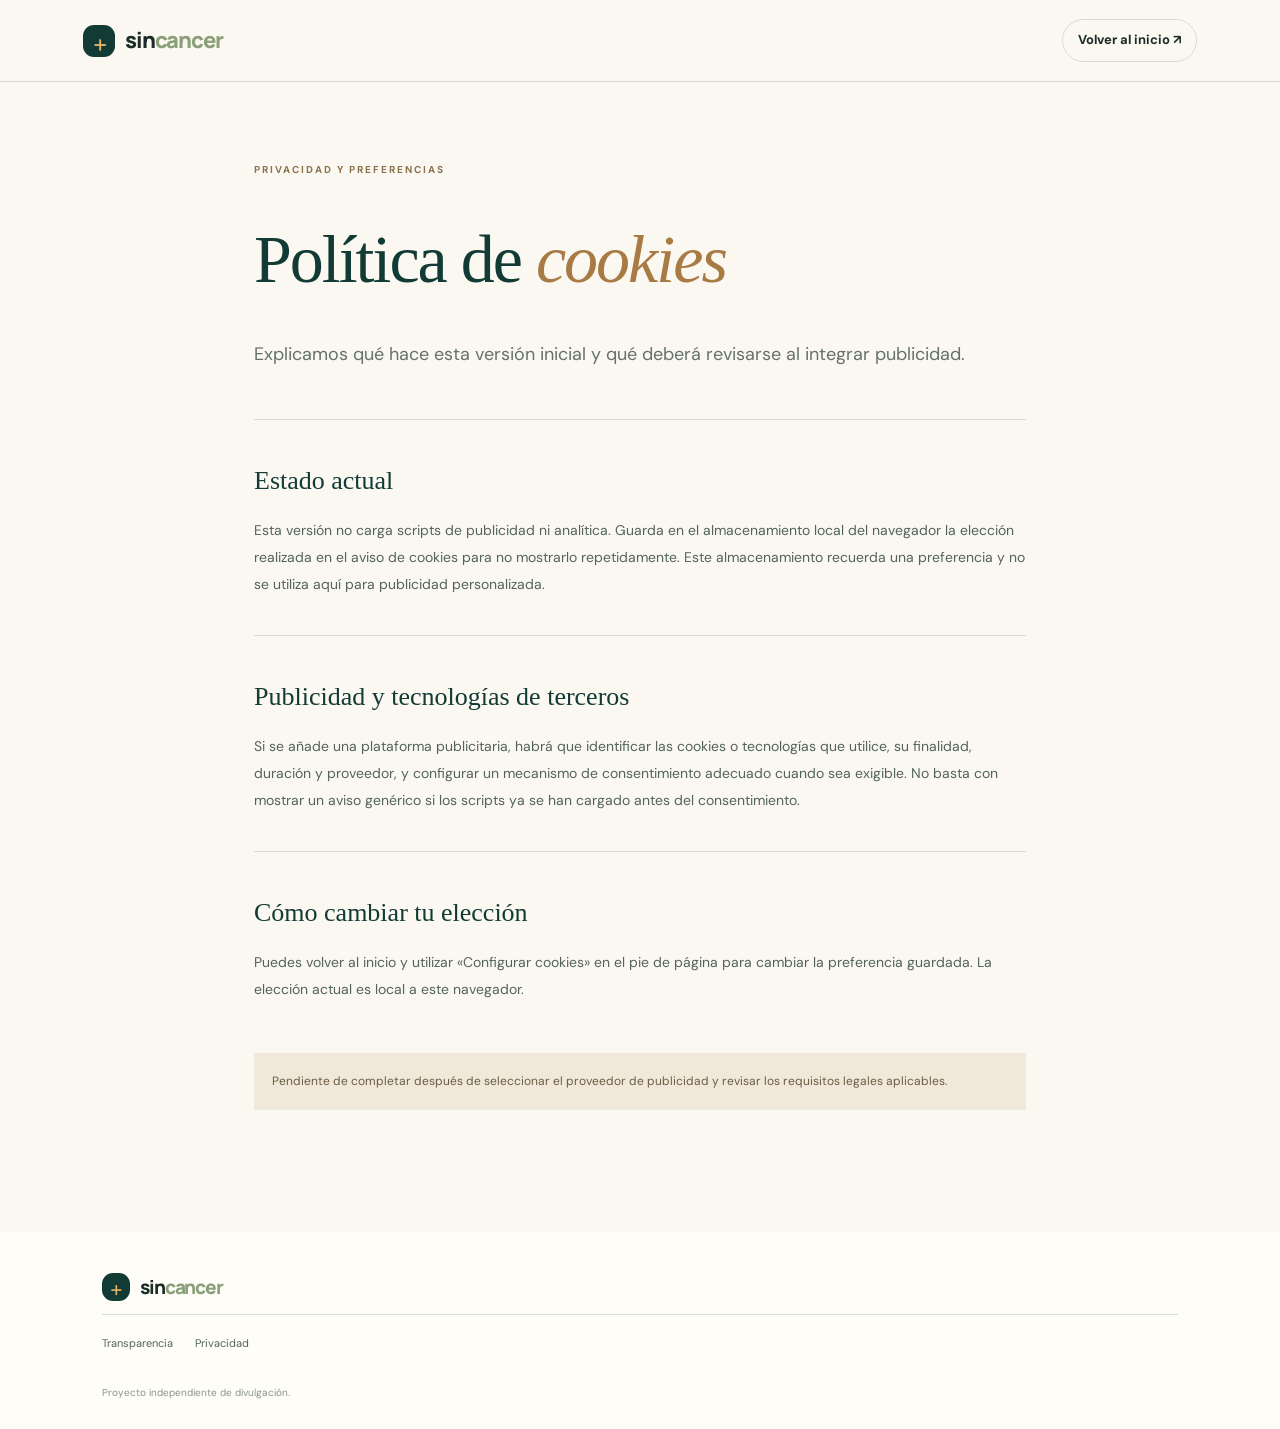
==== cookies.html @ c7ed9ede "Add cookie policy draft" ====
<!doctype html>
<html lang="es"><head><meta charset="utf-8"><meta name="viewport" content="width=device-width,initial-scale=1"><meta name="description" content="Información sobre cookies y preferencias en SinCancer."><meta name="theme-color" content="#123b35"><title>Cookies — SinCancer</title><link rel="stylesheet" href="styles.css"></head><body><header class="site-header"><a class="brand" href="index.html"><span class="brand-mark" aria-hidden="true">+</span><span>sin<span class="brand-accent">cancer</span></span></a><a class="header-cta" href="index.html">Volver al inicio ↗</a></header><main class="legal-main"><p class="eyebrow">PRIVACIDAD Y PREFERENCIAS</p><h1>Política de <em>cookies</em></h1><p class="legal-lead">Explicamos qué hace esta versión inicial y qué deberá revisarse al integrar publicidad.</p><section><h2>Estado actual</h2><p>Esta versión no carga scripts de publicidad ni analítica. Guarda en el almacenamiento local del navegador la elección realizada en el aviso de cookies para no mostrarlo repetidamente. Este almacenamiento recuerda una preferencia y no se utiliza aquí para publicidad personalizada.</p></section><section><h2>Publicidad y tecnologías de terceros</h2><p>Si se añade una plataforma publicitaria, habrá que identificar las cookies o tecnologías que utilice, su finalidad, duración y proveedor, y configurar un mecanismo de consentimiento adecuado cuando sea exigible. No basta con mostrar un aviso genérico si los scripts ya se han cargado antes del consentimiento.</p></section><section><h2>Cómo cambiar tu elección</h2><p>Puedes volver al inicio y utilizar «Configurar cookies» en el pie de página para cambiar la preferencia guardada. La elección actual es local a este navegador.</p></section><p class="legal-note">Pendiente de completar después de seleccionar el proveedor de publicidad y revisar los requisitos legales aplicables.</p></main><footer class="site-footer"><a class="brand footer-brand" href="index.html"><span class="brand-mark">+</span><span>sin<span class="brand-accent">cancer</span></span></a><div class="footer-links"><a href="transparencia.html">Transparencia</a><a href="privacidad.html">Privacidad</a></div><small>Proyecto independiente de divulgación.</small></footer><style>.legal-main{max-width:820px;margin:0 auto;padding:80px 24px 110px}.legal-main h1{font:500 clamp(42px,6vw,68px)/1.05 Georgia,serif;color:#123b35;letter-spacing:-2px}.legal-main h1 em{color:#a77b43}.legal-lead{font-size:18px;color:#65716b;margin:22px 0 50px}.legal-main section{padding:24px 0;border-top:1px solid rgba(18,59,53,.15)}.legal-main h2{font:500 26px Georgia,serif;color:#123b35}.legal-main section p{font-size:14px;line-height:1.9;color:#53645d}.legal-note{background:#f0e8d9;padding:18px;font-size:12px;color:#6d5c43;line-height:1.8}</style></body></html>
---- styles.css ----
@import url('https://fonts.googleapis.com/css2?family=DM+Sans:wght@400;500;600;700&family=Manrope:wght@400;500;600;700;800&display=swap');
:root{--green:#123b35;--green2:#1d5148;--cream:#fbf8f1;--paper:#f3efe5;--peach:#f3d4c2;--gold:#e8b66b;--ink:#1b2c28;--muted:#64716b;--line:rgba(18,59,53,.15);--serif:Georgia,'Times New Roman',serif}
*{box-sizing:border-box}html{scroll-behavior:smooth;scroll-padding-top:90px}body{margin:0;background:var(--cream);color:var(--ink);font-family:'DM Sans',Arial,sans-serif;line-height:1.6}a{color:inherit;text-decoration:none}button{font:inherit;cursor:pointer}.skip-link{position:absolute;left:-9999px;top:8px;background:#fff;padding:10px;z-index:20}.skip-link:focus{left:8px}.site-header{height:82px;padding:0 6.5%;display:flex;align-items:center;justify-content:space-between;border-bottom:1px solid var(--line);background:rgba(251,248,241,.94);position:sticky;top:0;z-index:10;backdrop-filter:blur(12px)}.brand{display:inline-flex;align-items:center;gap:10px;font-family:Manrope,sans-serif;font-size:22px;font-weight:800;letter-spacing:-1.2px}.brand-mark{display:grid;place-items:center;width:32px;height:32px;background:var(--green);color:var(--gold);border-radius:11px;font-size:25px;font-weight:500}.brand-accent{color:#8b9f79}.site-header nav{display:flex;gap:32px;font-size:13px;color:#43534d}.site-header nav a:hover,.footer-links a:hover{color:#b37c35}.header-cta{border:1px solid var(--line);padding:10px 15px;border-radius:30px;font-size:13px;font-weight:700}.header-cta span{margin-left:12px;color:#b37c35}.hero{min-height:590px;padding:82px 9% 76px;display:grid;grid-template-columns:1.05fr .95fr;align-items:center;gap:4%;overflow:hidden}.hero-copy{max-width:590px}.eyebrow{font-size:10px;letter-spacing:2px;font-weight:700;color:#8a714d;margin:0 0 20px}.eyebrow-dot,.caption-dot,.live-dot{display:inline-block;width:7px;height:7px;border-radius:50%;background:#c89047;margin-right:8px}.hero h1,.section h2,.impact-section h2,.share-section h2{font:500 clamp(48px,5.4vw,76px)/1.03 var(--serif);letter-spacing:-2.8px;margin:0;color:var(--green)}h1 em,h2 em{font-weight:400;color:#a77b43}.hero-intro{max-width:500px;color:#53645d;font-size:15px;line-height:1.85;margin:26px 0 28px}.hero-actions,.share-actions{display:flex;gap:12px;flex-wrap:wrap}.button{border:0;border-radius:5px;padding:14px 18px;display:inline-flex;align-items:center;justify-content:center;gap:18px;font-size:12px;font-weight:700;transition:transform .2s,background .2s}.button:hover{transform:translateY(-2px)}.button-primary{background:var(--green);color:#fffaf2}.button-primary:hover{background:var(--green2)}.button-secondary{background:transparent;border:1px solid var(--line);color:var(--green)}.button-secondary:hover{background:#f0eadf}.small-note{font-size:11px;color:#879189;margin-top:20px}.hero-art{height:390px;position:relative;display:grid;place-items:center}.art-orbit{position:absolute;border:1px solid rgba(18,59,53,.16);border-radius:50%;width:360px;height:360px}.orbit-two{width:280px;height:280px;border-style:dashed;opacity:.7}.art-sun{position:absolute;width:230px;height:230px;border-radius:50%;background:#f1d7a9;opacity:.65}.ribbon{position:relative;width:112px;height:240px;transform:rotate(37deg);z-index:2}.ribbon:before,.ribbon:after{content:"";position:absolute;left:22px;top:0;width:55px;height:145px;border:20px solid #c98483;border-radius:48% 48% 18% 18%;transform:rotate(14deg);background:transparent}.ribbon:after{left:22px;top:83px;height:135px;transform:rotate(194deg);border-color:#c98483}.ribbon span{position:absolute;left:35px;top:75px;width:42px;height:80px;background:var(--cream);z-index:2;transform:rotate(-2deg)}.art-caption{position:absolute;right:0;bottom:25px;background:#fffdf8;box-shadow:0 14px 40px #183b3012;border:1px solid #e8e1d4;padding:15px 20px;display:flex;align-items:center;font-size:12px;color:#66736c;gap:3px;z-index:3}.art-caption strong{color:var(--green);font-size:16px}.caption-dot{background:#d09a52}.art-star{position:absolute;color:#c18b4c;font-size:24px}.star-one{left:12%;top:22%}.star-two{right:13%;top:27%;font-size:17px}.trust-strip{background:var(--paper);padding:23px 9%;display:flex;justify-content:space-between;gap:20px}.trust-strip>div{display:flex;align-items:center;gap:12px;font-size:12px;font-weight:600;color:#40534a}.strip-icon{font:italic 17px var(--serif);color:#b2824a}.section{padding:105px 10%;display:grid;grid-template-columns:.9fr 1.1fr;gap:8%;align-items:start}.section h2{font-size:clamp(40px,4.3vw,58px)}.intro-text{padding-top:20px;max-width:590px;color:#65716b;font-size:14px;line-height:1.9}.intro-text p:first-child{color:#344940;font-size:16px}.text-link{display:inline-block;margin-top:12px;color:var(--green);font-size:12px;font-weight:700;border-bottom:1px solid #cba76d;padding-bottom:5px}.text-link span{margin-left:8px;color:#b37c35}.topics{padding:0 7% 100px;display:grid;grid-template-columns:repeat(3,1fr);gap:16px}.topic-card{padding:27px 27px 30px;min-height:320px;position:relative;display:flex;flex-direction:column;align-items:flex-start;border-radius:4px}.topic-dark{background:var(--green);color:#fffaf2}.topic-light{background:#eee9dd;color:var(--green)}.topic-peach{background:var(--peach);color:var(--green)}.topic-number{font-size:9px;letter-spacing:1.6px;font-weight:700;opacity:.8}.topic-symbol{position:absolute;right:24px;top:40px;font-size:32px;color:#caa16b}.topic-card h3{font:500 30px/1.1 var(--serif);letter-spacing:-.7px;margin:52px 0 13px}.topic-card p{font-size:12px;line-height:1.8;opacity:.8;max-width:260px;margin:0 0 24px}.topic-card a{font-size:10px;font-weight:700;margin-top:auto;border-bottom:1px solid #bba477;padding-bottom:5px}.topic-card a span{margin-left:8px}.impact-section{background:var(--green);color:#f9f4e9;padding:92px 10%;display:grid;grid-template-columns:1fr .82fr;gap:10%;align-items:center}.eyebrow-light{color:#dfb777}.impact-section h2{color:#fffaf2;font-size:clamp(42px,4.7vw,62px)}.impact-section h2 em{color:#e8b66b}.impact-copy>p:not(.eyebrow){font-size:13px;line-height:1.9;color:#d0ddd4;max-width:520px}.impact-caveat{font-size:11px!important;color:#b4c8bc!important;border-left:2px solid #e8b66b;padding-left:13px;margin:20px 0 25px}.button-cream{background:#f4dfbd;color:var(--green)}.impact-panel{background:#f9f6ee;color:var(--green);padding:24px;border-radius:5px;box-shadow:0 20px 60px #071f1b35}.panel-top{display:flex;justify-content:space-between;align-items:center;font-size:9px;letter-spacing:1.2px;font-weight:700;color:#69786e}.live-dot{margin:0;background:#b9a27b}.metric-block{padding:29px 0 23px}.metric-block p{font-size:12px;color:#6a786e;margin:0 0 6px}.metric-value{font:500 48px/1.1 var(--serif);letter-spacing:-1px}.metric-value small{font:500 18px 'DM Sans',sans-serif}.metric-status{display:inline-block;margin-top:10px;padding:5px 8px;background:#e8e9dc;border-radius:3px;font-size:10px;color:#526a54}.metric-divider{height:1px;background:#e4dfd3}.metric-row{display:flex;justify-content:space-between;gap:15px;padding:13px 0;border-bottom:1px solid #e9e4d9;font-size:11px}.metric-row span{color:#69766f}.metric-row strong{font-weight:700}.panel-foot{font-size:10px;color:#7a867d;line-height:1.6;margin-top:17px}.transparency-section{padding-top:110px;padding-bottom:110px}.transparency-content{max-width:590px;color:#65716b;font-size:14px;line-height:1.85}.transparency-list{margin:25px 0 20px;border-top:1px solid var(--line)}.transparency-list>div{display:flex;gap:14px;padding:17px 0;border-bottom:1px solid var(--line)}.check-mark{width:29px;height:29px;flex:0 0 29px;border:1px solid #d8c5a7;border-radius:50%;display:grid;place-items:center;color:#ad8047}.transparency-list strong,.transparency-list small{display:block}.transparency-list strong{color:var(--green);font-size:13px}.transparency-list small{font-size:11px;line-height:1.6;margin-top:4px}.share-section{text-align:center;background:#f0e8d9;padding:85px 20px 90px;position:relative;overflow:hidden}.share-decoration{position:absolute;right:12%;top:15px;font-size:150px;color:#dfd3bd;font-family:var(--serif);opacity:.5}.share-section .eyebrow{position:relative}.share-section h2{position:relative;font-size:clamp(43px,5vw,62px)}.share-section>p:not(.eyebrow):not(.share-feedback){max-width:500px;margin:20px auto 25px;font-size:13px;line-height:1.8;color:#68746d}.share-actions{justify-content:center}.share-feedback{min-height:20px;font-size:12px;color:var(--green)}.site-footer{padding:40px 8% 28px;display:grid;grid-template-columns:auto 1fr;gap:12px 45px;align-items:center;background:#fffdf8}.footer-brand{font-size:19px}.footer-brand .brand-mark{width:28px;height:28px;font-size:22px}.site-footer>p{max-width:430px;font-size:11px;line-height:1.7;color:#748078}.footer-links{grid-column:1/-1;display:flex;gap:22px;flex-wrap:wrap;padding:20px 0;border-top:1px solid var(--line);font-size:11px;color:#52645a}.footer-links button{background:none;border:0;padding:0;color:inherit;font-size:11px}.site-footer>small{grid-column:1/-1;color:#8a938b;font-size:10px}.cookie-banner{position:fixed;z-index:30;bottom:16px;left:16px;right:16px;max-width:960px;margin:auto;background:#fffdf8;box-shadow:0 8px 50px #0b241f2b;border:1px solid #e3ded3;border-radius:8px;padding:20px 22px;display:flex;align-items:center;justify-content:space-between;gap:20px}.cookie-banner[hidden]{display:none}.cookie-banner strong{font-size:13px;color:var(--green)}.cookie-banner p{margin:4px 0 0;font-size:11px;color:#66736b;max-width:500px}.cookie-banner p a{text-decoration:underline}.cookie-actions{display:flex;gap:8px;flex-wrap:wrap}.button-small{padding:10px 12px;font-size:10px}
@media(max-width:800px){.site-header{height:70px;padding:0 5%}.site-header nav{display:none}.hero{padding:58px 7% 55px;grid-template-columns:1fr;gap:15px}.hero h1{font-size:58px}.hero-art{height:300px;max-width:500px;width:100%;margin:auto}.art-orbit{width:280px;height:280px}.orbit-two{width:220px;height:220px}.art-sun{width:180px;height:180px}.ribbon{transform:scale(.8) rotate(37deg)}.trust-strip{padding:20px 7%;flex-wrap:wrap;justify-content:flex-start;gap:15px 25px}.section{padding:75px 7%;grid-template-columns:1fr;gap:25px}.intro-text{padding-top:0}.topics{padding:0 5% 70px;grid-template-columns:1fr;gap:12px}.topic-card{min-height:260px}.topic-card h3{margin-top:35px}.impact-section{padding:70px 7%;grid-template-columns:1fr;gap:35px}.transparency-section{padding-top:75px;padding-bottom:75px}.site-footer{padding:32px 6%;grid-template-columns:1fr;gap:10px}.site-footer>p{margin:0}.footer-links{grid-column:auto;gap:15px}.site-footer>small{grid-column:auto}.cookie-banner{align-items:flex-start;flex-direction:column}.cookie-actions{width:100%}.cookie-actions .button{flex:1}}@media(max-width:420px){.brand{font-size:19px}.header-cta{font-size:11px;padding:8px 10px}.hero h1{font-size:48px}.hero-intro{font-size:14px}.hero-actions .button{width:100%}.trust-strip>div{font-size:11px}.cookie-actions{flex-direction:column}.cookie-actions .button{width:100%}}@media(prefers-reduced-motion:reduce){html{scroll-behavior:auto}*,*:before,*:after{transition:none!important;animation:none!important}}
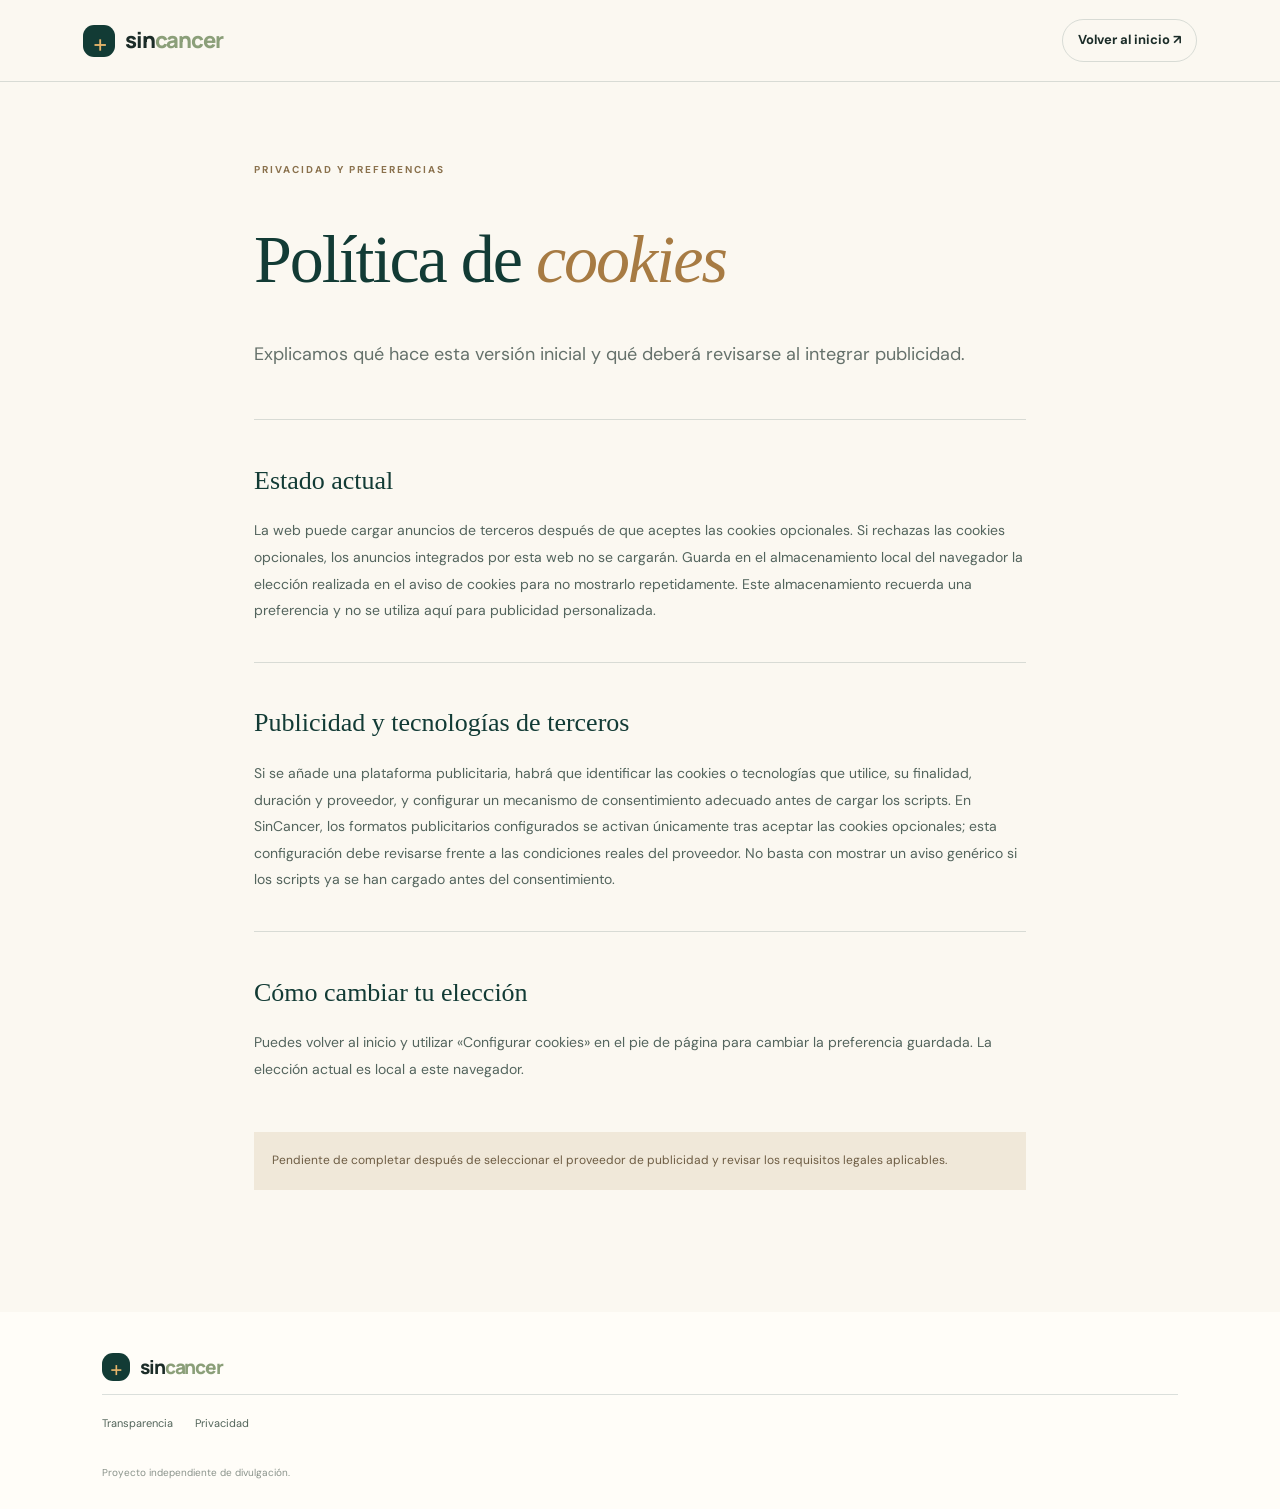
==== commit 6935c594: "Update cookie policy for advertising" ====
--- a/cookies.html
+++ b/cookies.html
@@ -1,2 +1,2 @@
 <!doctype html>
-<html lang="es"><head><meta charset="utf-8"><meta name="viewport" content="width=device-width,initial-scale=1"><meta name="description" content="Información sobre cookies y preferencias en SinCancer."><meta name="theme-color" content="#123b35"><title>Cookies — SinCancer</title><link rel="stylesheet" href="styles.css"></head><body><header class="site-header"><a class="brand" href="index.html"><span class="brand-mark" aria-hidden="true">+</span><span>sin<span class="brand-accent">cancer</span></span></a><a class="header-cta" href="index.html">Volver al inicio ↗</a></header><main class="legal-main"><p class="eyebrow">PRIVACIDAD Y PREFERENCIAS</p><h1>Política de <em>cookies</em></h1><p class="legal-lead">Explicamos qué hace esta versión inicial y qué deberá revisarse al integrar publicidad.</p><section><h2>Estado actual</h2><p>Esta versión no carga scripts de publicidad ni analítica. Guarda en el almacenamiento local del navegador la elección realizada en el aviso de cookies para no mostrarlo repetidamente. Este almacenamiento recuerda una preferencia y no se utiliza aquí para publicidad personalizada.</p></section><section><h2>Publicidad y tecnologías de terceros</h2><p>Si se añade una plataforma publicitaria, habrá que identificar las cookies o tecnologías que utilice, su finalidad, duración y proveedor, y configurar un mecanismo de consentimiento adecuado cuando sea exigible. No basta con mostrar un aviso genérico si los scripts ya se han cargado antes del consentimiento.</p></section><section><h2>Cómo cambiar tu elección</h2><p>Puedes volver al inicio y utilizar «Configurar cookies» en el pie de página para cambiar la preferencia guardada. La elección actual es local a este navegador.</p></section><p class="legal-note">Pendiente de completar después de seleccionar el proveedor de publicidad y revisar los requisitos legales aplicables.</p></main><footer class="site-footer"><a class="brand footer-brand" href="index.html"><span class="brand-mark">+</span><span>sin<span class="brand-accent">cancer</span></span></a><div class="footer-links"><a href="transparencia.html">Transparencia</a><a href="privacidad.html">Privacidad</a></div><small>Proyecto independiente de divulgación.</small></footer><style>.legal-main{max-width:820px;margin:0 auto;padding:80px 24px 110px}.legal-main h1{font:500 clamp(42px,6vw,68px)/1.05 Georgia,serif;color:#123b35;letter-spacing:-2px}.legal-main h1 em{color:#a77b43}.legal-lead{font-size:18px;color:#65716b;margin:22px 0 50px}.legal-main section{padding:24px 0;border-top:1px solid rgba(18,59,53,.15)}.legal-main h2{font:500 26px Georgia,serif;color:#123b35}.legal-main section p{font-size:14px;line-height:1.9;color:#53645d}.legal-note{background:#f0e8d9;padding:18px;font-size:12px;color:#6d5c43;line-height:1.8}</style></body></html>+<html lang="es"><head><meta charset="utf-8"><meta name="viewport" content="width=device-width,initial-scale=1"><meta name="description" content="Información sobre cookies y preferencias en SinCancer."><meta name="theme-color" content="#123b35"><title>Cookies — SinCancer</title><link rel="stylesheet" href="styles.css"></head><body><header class="site-header"><a class="brand" href="index.html"><span class="brand-mark" aria-hidden="true">+</span><span>sin<span class="brand-accent">cancer</span></span></a><a class="header-cta" href="index.html">Volver al inicio ↗</a></header><main class="legal-main"><p class="eyebrow">PRIVACIDAD Y PREFERENCIAS</p><h1>Política de <em>cookies</em></h1><p class="legal-lead">Explicamos qué hace esta versión inicial y qué deberá revisarse al integrar publicidad.</p><section><h2>Estado actual</h2><p>La web puede cargar anuncios de terceros después de que aceptes las cookies opcionales. Si rechazas las cookies opcionales, los anuncios integrados por esta web no se cargarán. Guarda en el almacenamiento local del navegador la elección realizada en el aviso de cookies para no mostrarlo repetidamente. Este almacenamiento recuerda una preferencia y no se utiliza aquí para publicidad personalizada.</p></section><section><h2>Publicidad y tecnologías de terceros</h2><p>Si se añade una plataforma publicitaria, habrá que identificar las cookies o tecnologías que utilice, su finalidad, duración y proveedor, y configurar un mecanismo de consentimiento adecuado antes de cargar los scripts. En SinCancer, los formatos publicitarios configurados se activan únicamente tras aceptar las cookies opcionales; esta configuración debe revisarse frente a las condiciones reales del proveedor. No basta con mostrar un aviso genérico si los scripts ya se han cargado antes del consentimiento.</p></section><section><h2>Cómo cambiar tu elección</h2><p>Puedes volver al inicio y utilizar «Configurar cookies» en el pie de página para cambiar la preferencia guardada. La elección actual es local a este navegador.</p></section><p class="legal-note">Pendiente de completar después de seleccionar el proveedor de publicidad y revisar los requisitos legales aplicables.</p></main><footer class="site-footer"><a class="brand footer-brand" href="index.html"><span class="brand-mark">+</span><span>sin<span class="brand-accent">cancer</span></span></a><div class="footer-links"><a href="transparencia.html">Transparencia</a><a href="privacidad.html">Privacidad</a></div><small>Proyecto independiente de divulgación.</small></footer><style>.legal-main{max-width:820px;margin:0 auto;padding:80px 24px 110px}.legal-main h1{font:500 clamp(42px,6vw,68px)/1.05 Georgia,serif;color:#123b35;letter-spacing:-2px}.legal-main h1 em{color:#a77b43}.legal-lead{font-size:18px;color:#65716b;margin:22px 0 50px}.legal-main section{padding:24px 0;border-top:1px solid rgba(18,59,53,.15)}.legal-main h2{font:500 26px Georgia,serif;color:#123b35}.legal-main section p{font-size:14px;line-height:1.9;color:#53645d}.legal-note{background:#f0e8d9;padding:18px;font-size:12px;color:#6d5c43;line-height:1.8}</style></body></html>
--- a/styles.css
+++ b/styles.css
@@ -2,3 +2,13 @@
 :root{--green:#123b35;--green2:#1d5148;--cream:#fbf8f1;--paper:#f3efe5;--peach:#f3d4c2;--gold:#e8b66b;--ink:#1b2c28;--muted:#64716b;--line:rgba(18,59,53,.15);--serif:Georgia,'Times New Roman',serif}
 *{box-sizing:border-box}html{scroll-behavior:smooth;scroll-padding-top:90px}body{margin:0;background:var(--cream);color:var(--ink);font-family:'DM Sans',Arial,sans-serif;line-height:1.6}a{color:inherit;text-decoration:none}button{font:inherit;cursor:pointer}.skip-link{position:absolute;left:-9999px;top:8px;background:#fff;padding:10px;z-index:20}.skip-link:focus{left:8px}.site-header{height:82px;padding:0 6.5%;display:flex;align-items:center;justify-content:space-between;border-bottom:1px solid var(--line);background:rgba(251,248,241,.94);position:sticky;top:0;z-index:10;backdrop-filter:blur(12px)}.brand{display:inline-flex;align-items:center;gap:10px;font-family:Manrope,sans-serif;font-size:22px;font-weight:800;letter-spacing:-1.2px}.brand-mark{display:grid;place-items:center;width:32px;height:32px;background:var(--green);color:var(--gold);border-radius:11px;font-size:25px;font-weight:500}.brand-accent{color:#8b9f79}.site-header nav{display:flex;gap:32px;font-size:13px;color:#43534d}.site-header nav a:hover,.footer-links a:hover{color:#b37c35}.header-cta{border:1px solid var(--line);padding:10px 15px;border-radius:30px;font-size:13px;font-weight:700}.header-cta span{margin-left:12px;color:#b37c35}.hero{min-height:590px;padding:82px 9% 76px;display:grid;grid-template-columns:1.05fr .95fr;align-items:center;gap:4%;overflow:hidden}.hero-copy{max-width:590px}.eyebrow{font-size:10px;letter-spacing:2px;font-weight:700;color:#8a714d;margin:0 0 20px}.eyebrow-dot,.caption-dot,.live-dot{display:inline-block;width:7px;height:7px;border-radius:50%;background:#c89047;margin-right:8px}.hero h1,.section h2,.impact-section h2,.share-section h2{font:500 clamp(48px,5.4vw,76px)/1.03 var(--serif);letter-spacing:-2.8px;margin:0;color:var(--green)}h1 em,h2 em{font-weight:400;color:#a77b43}.hero-intro{max-width:500px;color:#53645d;font-size:15px;line-height:1.85;margin:26px 0 28px}.hero-actions,.share-actions{display:flex;gap:12px;flex-wrap:wrap}.button{border:0;border-radius:5px;padding:14px 18px;display:inline-flex;align-items:center;justify-content:center;gap:18px;font-size:12px;font-weight:700;transition:transform .2s,background .2s}.button:hover{transform:translateY(-2px)}.button-primary{background:var(--green);color:#fffaf2}.button-primary:hover{background:var(--green2)}.button-secondary{background:transparent;border:1px solid var(--line);color:var(--green)}.button-secondary:hover{background:#f0eadf}.small-note{font-size:11px;color:#879189;margin-top:20px}.hero-art{height:390px;position:relative;display:grid;place-items:center}.art-orbit{position:absolute;border:1px solid rgba(18,59,53,.16);border-radius:50%;width:360px;height:360px}.orbit-two{width:280px;height:280px;border-style:dashed;opacity:.7}.art-sun{position:absolute;width:230px;height:230px;border-radius:50%;background:#f1d7a9;opacity:.65}.ribbon{position:relative;width:112px;height:240px;transform:rotate(37deg);z-index:2}.ribbon:before,.ribbon:after{content:"";position:absolute;left:22px;top:0;width:55px;height:145px;border:20px solid #c98483;border-radius:48% 48% 18% 18%;transform:rotate(14deg);background:transparent}.ribbon:after{left:22px;top:83px;height:135px;transform:rotate(194deg);border-color:#c98483}.ribbon span{position:absolute;left:35px;top:75px;width:42px;height:80px;background:var(--cream);z-index:2;transform:rotate(-2deg)}.art-caption{position:absolute;right:0;bottom:25px;background:#fffdf8;box-shadow:0 14px 40px #183b3012;border:1px solid #e8e1d4;padding:15px 20px;display:flex;align-items:center;font-size:12px;color:#66736c;gap:3px;z-index:3}.art-caption strong{color:var(--green);font-size:16px}.caption-dot{background:#d09a52}.art-star{position:absolute;color:#c18b4c;font-size:24px}.star-one{left:12%;top:22%}.star-two{right:13%;top:27%;font-size:17px}.trust-strip{background:var(--paper);padding:23px 9%;display:flex;justify-content:space-between;gap:20px}.trust-strip>div{display:flex;align-items:center;gap:12px;font-size:12px;font-weight:600;color:#40534a}.strip-icon{font:italic 17px var(--serif);color:#b2824a}.section{padding:105px 10%;display:grid;grid-template-columns:.9fr 1.1fr;gap:8%;align-items:start}.section h2{font-size:clamp(40px,4.3vw,58px)}.intro-text{padding-top:20px;max-width:590px;color:#65716b;font-size:14px;line-height:1.9}.intro-text p:first-child{color:#344940;font-size:16px}.text-link{display:inline-block;margin-top:12px;color:var(--green);font-size:12px;font-weight:700;border-bottom:1px solid #cba76d;padding-bottom:5px}.text-link span{margin-left:8px;color:#b37c35}.topics{padding:0 7% 100px;display:grid;grid-template-columns:repeat(3,1fr);gap:16px}.topic-card{padding:27px 27px 30px;min-height:320px;position:relative;display:flex;flex-direction:column;align-items:flex-start;border-radius:4px}.topic-dark{background:var(--green);color:#fffaf2}.topic-light{background:#eee9dd;color:var(--green)}.topic-peach{background:var(--peach);color:var(--green)}.topic-number{font-size:9px;letter-spacing:1.6px;font-weight:700;opacity:.8}.topic-symbol{position:absolute;right:24px;top:40px;font-size:32px;color:#caa16b}.topic-card h3{font:500 30px/1.1 var(--serif);letter-spacing:-.7px;margin:52px 0 13px}.topic-card p{font-size:12px;line-height:1.8;opacity:.8;max-width:260px;margin:0 0 24px}.topic-card a{font-size:10px;font-weight:700;margin-top:auto;border-bottom:1px solid #bba477;padding-bottom:5px}.topic-card a span{margin-left:8px}.impact-section{background:var(--green);color:#f9f4e9;padding:92px 10%;display:grid;grid-template-columns:1fr .82fr;gap:10%;align-items:center}.eyebrow-light{color:#dfb777}.impact-section h2{color:#fffaf2;font-size:clamp(42px,4.7vw,62px)}.impact-section h2 em{color:#e8b66b}.impact-copy>p:not(.eyebrow){font-size:13px;line-height:1.9;color:#d0ddd4;max-width:520px}.impact-caveat{font-size:11px!important;color:#b4c8bc!important;border-left:2px solid #e8b66b;padding-left:13px;margin:20px 0 25px}.button-cream{background:#f4dfbd;color:var(--green)}.impact-panel{background:#f9f6ee;color:var(--green);padding:24px;border-radius:5px;box-shadow:0 20px 60px #071f1b35}.panel-top{display:flex;justify-content:space-between;align-items:center;font-size:9px;letter-spacing:1.2px;font-weight:700;color:#69786e}.live-dot{margin:0;background:#b9a27b}.metric-block{padding:29px 0 23px}.metric-block p{font-size:12px;color:#6a786e;margin:0 0 6px}.metric-value{font:500 48px/1.1 var(--serif);letter-spacing:-1px}.metric-value small{font:500 18px 'DM Sans',sans-serif}.metric-status{display:inline-block;margin-top:10px;padding:5px 8px;background:#e8e9dc;border-radius:3px;font-size:10px;color:#526a54}.metric-divider{height:1px;background:#e4dfd3}.metric-row{display:flex;justify-content:space-between;gap:15px;padding:13px 0;border-bottom:1px solid #e9e4d9;font-size:11px}.metric-row span{color:#69766f}.metric-row strong{font-weight:700}.panel-foot{font-size:10px;color:#7a867d;line-height:1.6;margin-top:17px}.transparency-section{padding-top:110px;padding-bottom:110px}.transparency-content{max-width:590px;color:#65716b;font-size:14px;line-height:1.85}.transparency-list{margin:25px 0 20px;border-top:1px solid var(--line)}.transparency-list>div{display:flex;gap:14px;padding:17px 0;border-bottom:1px solid var(--line)}.check-mark{width:29px;height:29px;flex:0 0 29px;border:1px solid #d8c5a7;border-radius:50%;display:grid;place-items:center;color:#ad8047}.transparency-list strong,.transparency-list small{display:block}.transparency-list strong{color:var(--green);font-size:13px}.transparency-list small{font-size:11px;line-height:1.6;margin-top:4px}.share-section{text-align:center;background:#f0e8d9;padding:85px 20px 90px;position:relative;overflow:hidden}.share-decoration{position:absolute;right:12%;top:15px;font-size:150px;color:#dfd3bd;font-family:var(--serif);opacity:.5}.share-section .eyebrow{position:relative}.share-section h2{position:relative;font-size:clamp(43px,5vw,62px)}.share-section>p:not(.eyebrow):not(.share-feedback){max-width:500px;margin:20px auto 25px;font-size:13px;line-height:1.8;color:#68746d}.share-actions{justify-content:center}.share-feedback{min-height:20px;font-size:12px;color:var(--green)}.site-footer{padding:40px 8% 28px;display:grid;grid-template-columns:auto 1fr;gap:12px 45px;align-items:center;background:#fffdf8}.footer-brand{font-size:19px}.footer-brand .brand-mark{width:28px;height:28px;font-size:22px}.site-footer>p{max-width:430px;font-size:11px;line-height:1.7;color:#748078}.footer-links{grid-column:1/-1;display:flex;gap:22px;flex-wrap:wrap;padding:20px 0;border-top:1px solid var(--line);font-size:11px;color:#52645a}.footer-links button{background:none;border:0;padding:0;color:inherit;font-size:11px}.site-footer>small{grid-column:1/-1;color:#8a938b;font-size:10px}.cookie-banner{position:fixed;z-index:30;bottom:16px;left:16px;right:16px;max-width:960px;margin:auto;background:#fffdf8;box-shadow:0 8px 50px #0b241f2b;border:1px solid #e3ded3;border-radius:8px;padding:20px 22px;display:flex;align-items:center;justify-content:space-between;gap:20px}.cookie-banner[hidden]{display:none}.cookie-banner strong{font-size:13px;color:var(--green)}.cookie-banner p{margin:4px 0 0;font-size:11px;color:#66736b;max-width:500px}.cookie-banner p a{text-decoration:underline}.cookie-actions{display:flex;gap:8px;flex-wrap:wrap}.button-small{padding:10px 12px;font-size:10px}
 @media(max-width:800px){.site-header{height:70px;padding:0 5%}.site-header nav{display:none}.hero{padding:58px 7% 55px;grid-template-columns:1fr;gap:15px}.hero h1{font-size:58px}.hero-art{height:300px;max-width:500px;width:100%;margin:auto}.art-orbit{width:280px;height:280px}.orbit-two{width:220px;height:220px}.art-sun{width:180px;height:180px}.ribbon{transform:scale(.8) rotate(37deg)}.trust-strip{padding:20px 7%;flex-wrap:wrap;justify-content:flex-start;gap:15px 25px}.section{padding:75px 7%;grid-template-columns:1fr;gap:25px}.intro-text{padding-top:0}.topics{padding:0 5% 70px;grid-template-columns:1fr;gap:12px}.topic-card{min-height:260px}.topic-card h3{margin-top:35px}.impact-section{padding:70px 7%;grid-template-columns:1fr;gap:35px}.transparency-section{padding-top:75px;padding-bottom:75px}.site-footer{padding:32px 6%;grid-template-columns:1fr;gap:10px}.site-footer>p{margin:0}.footer-links{grid-column:auto;gap:15px}.site-footer>small{grid-column:auto}.cookie-banner{align-items:flex-start;flex-direction:column}.cookie-actions{width:100%}.cookie-actions .button{flex:1}}@media(max-width:420px){.brand{font-size:19px}.header-cta{font-size:11px;padding:8px 10px}.hero h1{font-size:48px}.hero-intro{font-size:14px}.hero-actions .button{width:100%}.trust-strip>div{font-size:11px}.cookie-actions{flex-direction:column}.cookie-actions .button{width:100%}}@media(prefers-reduced-motion:reduce){html{scroll-behavior:auto}*,*:before,*:after{transition:none!important;animation:none!important}}
+
+/* Espacios publicitarios: no se muestran hasta aceptar cookies opcionales. */
+.ad-section{padding:22px 16px 34px;text-align:center;background:var(--cream)}
+.ad-label{font-size:9px;letter-spacing:1.8px;color:#8a938b;margin:0 0 9px}
+.ad-slot{margin:0 auto;display:flex;justify-content:center;align-items:center;max-width:100%;overflow:hidden}
+.ad-300x250{width:300px;min-height:0}
+.ad-728x90{width:728px}
+.ad-320x50{width:320px;display:none}
+.ad-wide{padding-top:4px;padding-bottom:32px}
+@media(max-width:600px){.ad-728x90{display:none}.ad-320x50{display:flex;width:320px}.ad-section{padding-left:10px;padding-right:10px}}
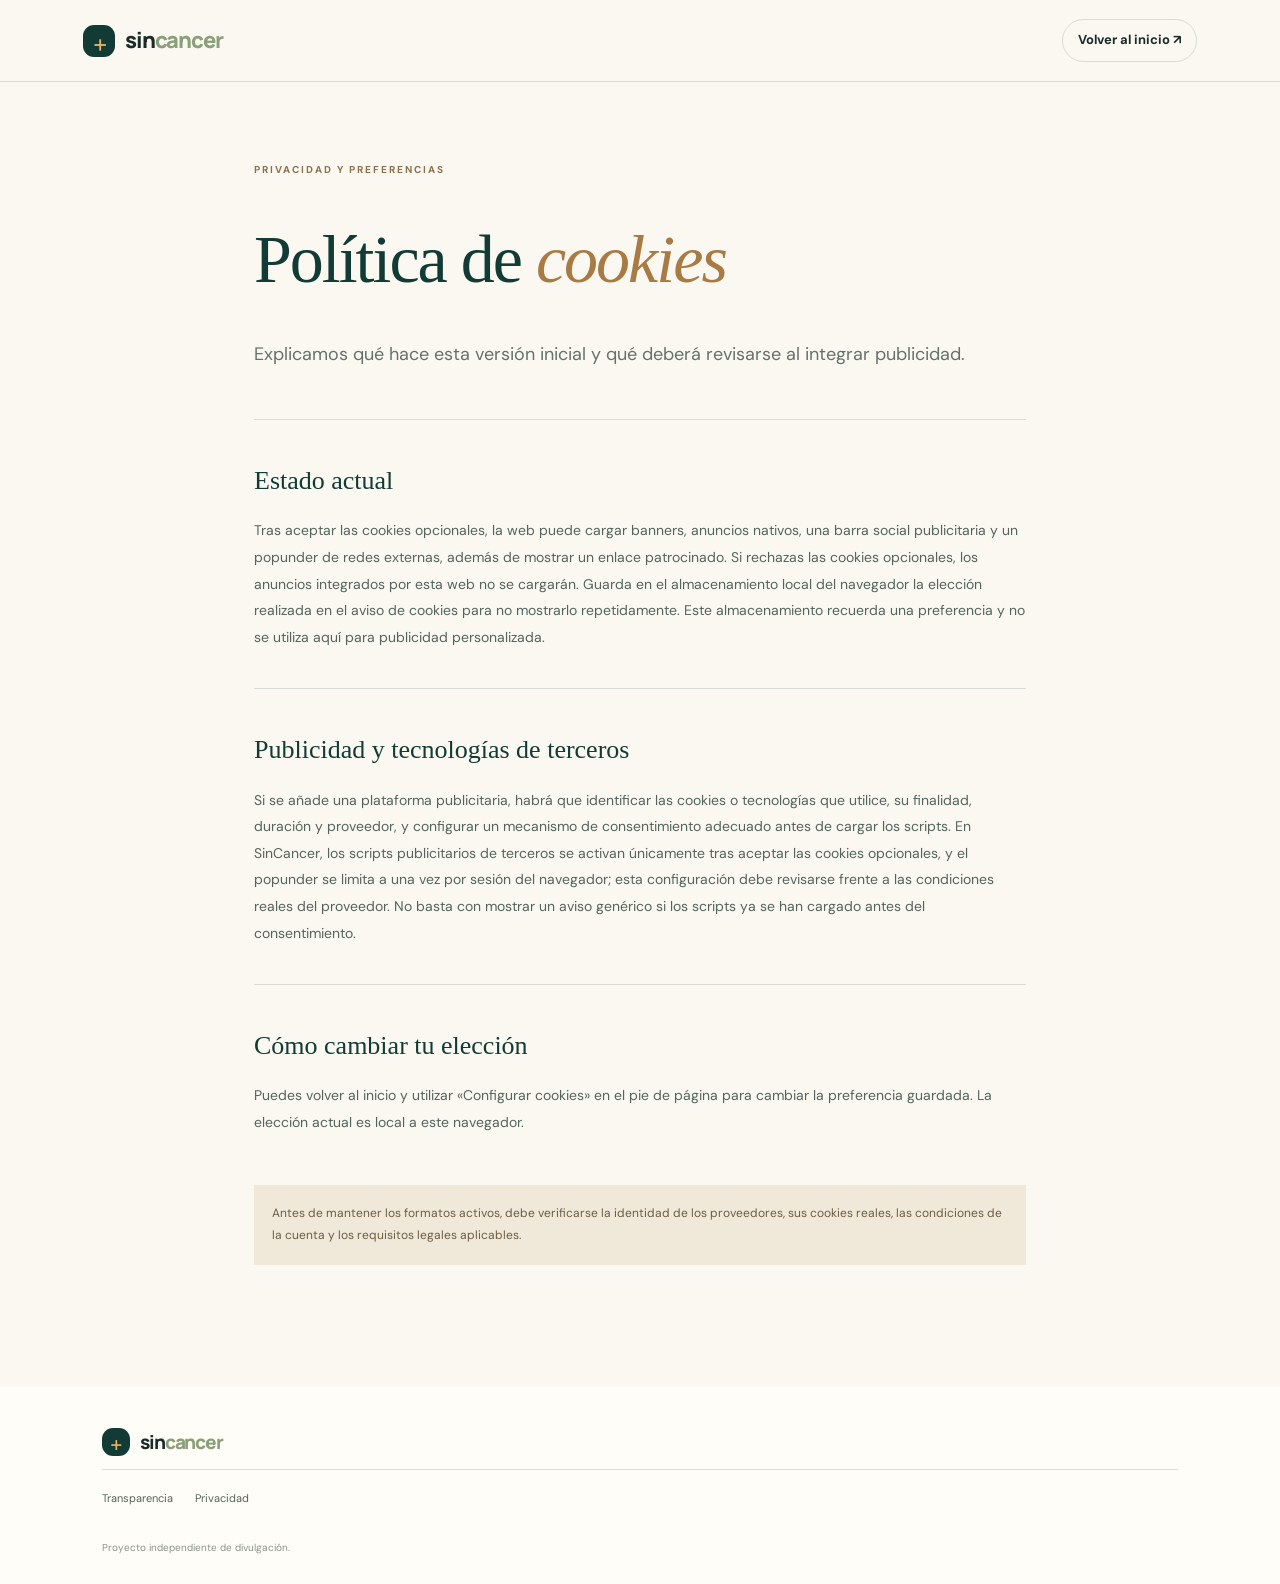
==== commit 4abb453b: "Document additional third-party ad formats" ====
--- a/cookies.html
+++ b/cookies.html
@@ -1,2 +1,2 @@
 <!doctype html>
-<html lang="es"><head><meta charset="utf-8"><meta name="viewport" content="width=device-width,initial-scale=1"><meta name="description" content="Información sobre cookies y preferencias en SinCancer."><meta name="theme-color" content="#123b35"><title>Cookies — SinCancer</title><link rel="stylesheet" href="styles.css"></head><body><header class="site-header"><a class="brand" href="index.html"><span class="brand-mark" aria-hidden="true">+</span><span>sin<span class="brand-accent">cancer</span></span></a><a class="header-cta" href="index.html">Volver al inicio ↗</a></header><main class="legal-main"><p class="eyebrow">PRIVACIDAD Y PREFERENCIAS</p><h1>Política de <em>cookies</em></h1><p class="legal-lead">Explicamos qué hace esta versión inicial y qué deberá revisarse al integrar publicidad.</p><section><h2>Estado actual</h2><p>La web puede cargar anuncios de terceros después de que aceptes las cookies opcionales. Si rechazas las cookies opcionales, los anuncios integrados por esta web no se cargarán. Guarda en el almacenamiento local del navegador la elección realizada en el aviso de cookies para no mostrarlo repetidamente. Este almacenamiento recuerda una preferencia y no se utiliza aquí para publicidad personalizada.</p></section><section><h2>Publicidad y tecnologías de terceros</h2><p>Si se añade una plataforma publicitaria, habrá que identificar las cookies o tecnologías que utilice, su finalidad, duración y proveedor, y configurar un mecanismo de consentimiento adecuado antes de cargar los scripts. En SinCancer, los formatos publicitarios configurados se activan únicamente tras aceptar las cookies opcionales; esta configuración debe revisarse frente a las condiciones reales del proveedor. No basta con mostrar un aviso genérico si los scripts ya se han cargado antes del consentimiento.</p></section><section><h2>Cómo cambiar tu elección</h2><p>Puedes volver al inicio y utilizar «Configurar cookies» en el pie de página para cambiar la preferencia guardada. La elección actual es local a este navegador.</p></section><p class="legal-note">Pendiente de completar después de seleccionar el proveedor de publicidad y revisar los requisitos legales aplicables.</p></main><footer class="site-footer"><a class="brand footer-brand" href="index.html"><span class="brand-mark">+</span><span>sin<span class="brand-accent">cancer</span></span></a><div class="footer-links"><a href="transparencia.html">Transparencia</a><a href="privacidad.html">Privacidad</a></div><small>Proyecto independiente de divulgación.</small></footer><style>.legal-main{max-width:820px;margin:0 auto;padding:80px 24px 110px}.legal-main h1{font:500 clamp(42px,6vw,68px)/1.05 Georgia,serif;color:#123b35;letter-spacing:-2px}.legal-main h1 em{color:#a77b43}.legal-lead{font-size:18px;color:#65716b;margin:22px 0 50px}.legal-main section{padding:24px 0;border-top:1px solid rgba(18,59,53,.15)}.legal-main h2{font:500 26px Georgia,serif;color:#123b35}.legal-main section p{font-size:14px;line-height:1.9;color:#53645d}.legal-note{background:#f0e8d9;padding:18px;font-size:12px;color:#6d5c43;line-height:1.8}</style></body></html>+<html lang="es"><head><meta charset="utf-8"><meta name="viewport" content="width=device-width,initial-scale=1"><meta name="description" content="Información sobre cookies y preferencias en SinCancer."><meta name="theme-color" content="#123b35"><title>Cookies — SinCancer</title><link rel="stylesheet" href="styles.css"></head><body><header class="site-header"><a class="brand" href="index.html"><span class="brand-mark" aria-hidden="true">+</span><span>sin<span class="brand-accent">cancer</span></span></a><a class="header-cta" href="index.html">Volver al inicio ↗</a></header><main class="legal-main"><p class="eyebrow">PRIVACIDAD Y PREFERENCIAS</p><h1>Política de <em>cookies</em></h1><p class="legal-lead">Explicamos qué hace esta versión inicial y qué deberá revisarse al integrar publicidad.</p><section><h2>Estado actual</h2><p>Tras aceptar las cookies opcionales, la web puede cargar banners, anuncios nativos, una barra social publicitaria y un popunder de redes externas, además de mostrar un enlace patrocinado. Si rechazas las cookies opcionales, los anuncios integrados por esta web no se cargarán. Guarda en el almacenamiento local del navegador la elección realizada en el aviso de cookies para no mostrarlo repetidamente. Este almacenamiento recuerda una preferencia y no se utiliza aquí para publicidad personalizada.</p></section><section><h2>Publicidad y tecnologías de terceros</h2><p>Si se añade una plataforma publicitaria, habrá que identificar las cookies o tecnologías que utilice, su finalidad, duración y proveedor, y configurar un mecanismo de consentimiento adecuado antes de cargar los scripts. En SinCancer, los scripts publicitarios de terceros se activan únicamente tras aceptar las cookies opcionales, y el popunder se limita a una vez por sesión del navegador; esta configuración debe revisarse frente a las condiciones reales del proveedor. No basta con mostrar un aviso genérico si los scripts ya se han cargado antes del consentimiento.</p></section><section><h2>Cómo cambiar tu elección</h2><p>Puedes volver al inicio y utilizar «Configurar cookies» en el pie de página para cambiar la preferencia guardada. La elección actual es local a este navegador.</p></section><p class="legal-note">Antes de mantener los formatos activos, debe verificarse la identidad de los proveedores, sus cookies reales, las condiciones de la cuenta y los requisitos legales aplicables.</p></main><footer class="site-footer"><a class="brand footer-brand" href="index.html"><span class="brand-mark">+</span><span>sin<span class="brand-accent">cancer</span></span></a><div class="footer-links"><a href="transparencia.html">Transparencia</a><a href="privacidad.html">Privacidad</a></div><small>Proyecto independiente de divulgación.</small></footer><style>.legal-main{max-width:820px;margin:0 auto;padding:80px 24px 110px}.legal-main h1{font:500 clamp(42px,6vw,68px)/1.05 Georgia,serif;color:#123b35;letter-spacing:-2px}.legal-main h1 em{color:#a77b43}.legal-lead{font-size:18px;color:#65716b;margin:22px 0 50px}.legal-main section{padding:24px 0;border-top:1px solid rgba(18,59,53,.15)}.legal-main h2{font:500 26px Georgia,serif;color:#123b35}.legal-main section p{font-size:14px;line-height:1.9;color:#53645d}.legal-note{background:#f0e8d9;padding:18px;font-size:12px;color:#6d5c43;line-height:1.8}</style></body></html>
--- a/styles.css
+++ b/styles.css
@@ -12,3 +12,10 @@
 .ad-320x50{width:320px;display:none}
 .ad-wide{padding-top:4px;padding-bottom:32px}
 @media(max-width:600px){.ad-728x90{display:none}.ad-320x50{display:flex;width:320px}.ad-section{padding-left:10px;padding-right:10px}}
+
+/* Additional ad formats */
+.ad-native{width:100%;max-width:100%;min-height:0;margin-top:18px}
+.smartlink-box{margin:22px auto 0;max-width:420px;padding:15px 18px;border:1px solid var(--line);background:#fffdf8;display:flex;align-items:center;justify-content:space-between;gap:16px;text-align:left}
+.smartlink-box span{font-size:9px;letter-spacing:1px;color:#758078;font-weight:700}
+.smartlink-box a{font-size:12px;color:var(--green);font-weight:700;border-bottom:1px solid #cba76d;padding-bottom:3px;white-space:nowrap}
+@media(max-width:420px){.smartlink-box{flex-direction:column;align-items:flex-start}.smartlink-box a{white-space:normal}}
